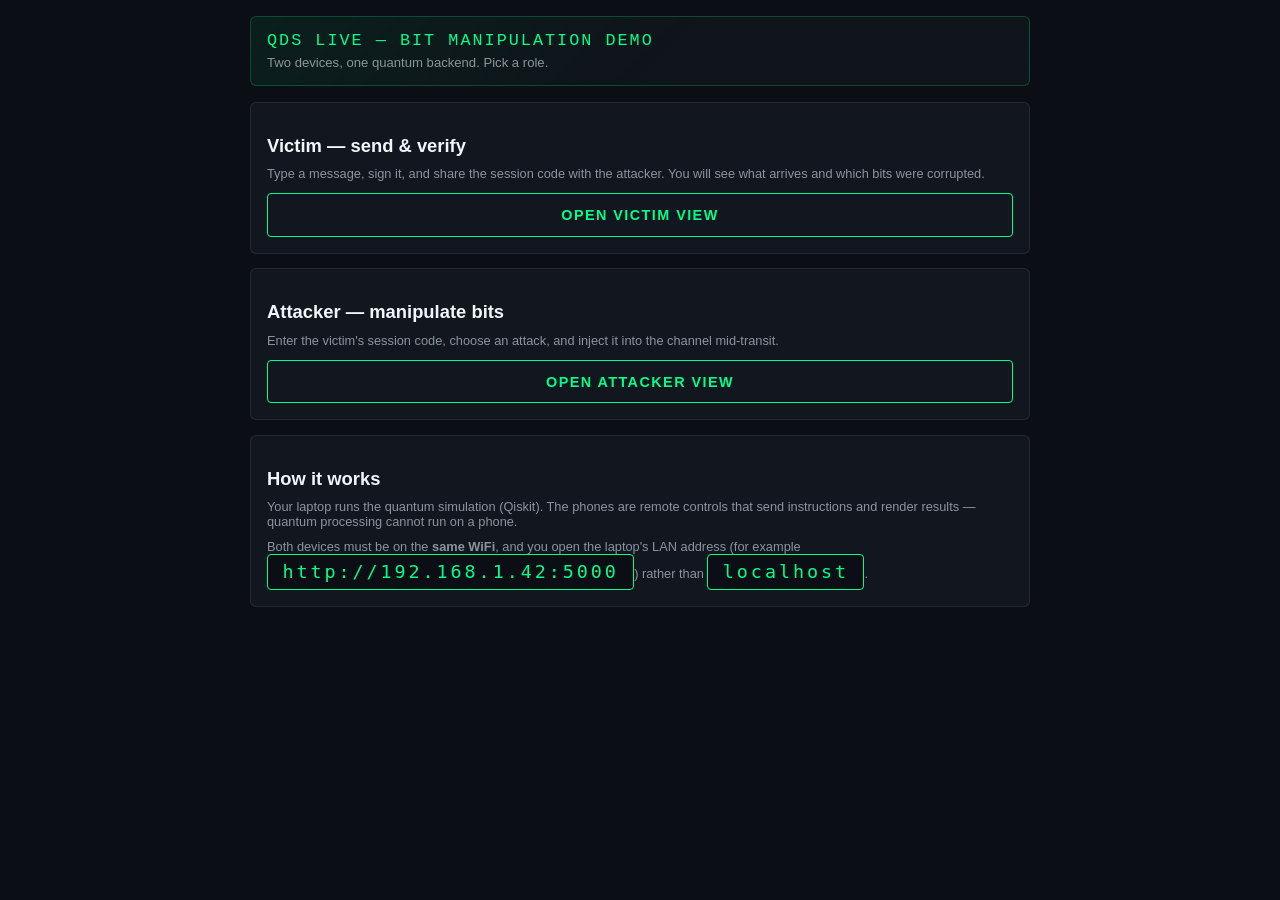
==== templates/index.html @ ad27a9b7 "QDS group-room demo: room transport, attack console, attack fixes Room architecture replaces the vic" ====
<!DOCTYPE html>
<html lang="en">
<head>
<meta charset="utf-8">
<meta name="viewport" content="width=device-width, initial-scale=1.0">
<title>QDS Phone Demo</title>
<link rel="stylesheet" href="/static/style.css">
</head>
<body>
<div class="wrap">
  <div class="banner">
    <div class="title">QDS LIVE — BIT MANIPULATION DEMO</div>
    <div class="sub">Two devices, one quantum backend. Pick a role.</div>
  </div>

  <div class="card">
    <h1>Victim — send &amp; verify</h1>
    <p class="note">Type a message, sign it, and share the session code with the
    attacker. You will see what arrives and which bits were corrupted.</p>
    <a href="/victim"><button class="ghost">OPEN VICTIM VIEW</button></a>
  </div>

  <div class="card">
    <h1>Attacker — manipulate bits</h1>
    <p class="note">Enter the victim's session code, choose an attack, and inject
    it into the channel mid-transit.</p>
    <a href="/attacker"><button class="ghost">OPEN ATTACKER VIEW</button></a>
  </div>

  <div class="card">
    <h1>How it works</h1>
    <p class="note">Your laptop runs the quantum simulation (Qiskit). The phones
    are remote controls that send instructions and render results — quantum
    processing cannot run on a phone.</p>
    <p class="note">Both devices must be on the <b>same WiFi</b>, and you open the
    laptop's LAN address (for example <span class="chip">http://192.168.1.42:5000</span>)
    rather than <span class="chip">localhost</span>.</p>
  </div>
</div>
</body>
</html>
---- static/style.css ----
:root {
  --bg: #0b0e14;
  --card: #12161e;
  --line: rgba(0,255,136,0.22);
  --green: #00ff88;
  --amber: #ffc400;
  --red: #ff2d55;
  --text: #c9d1d9;
  --muted: #8b949e;
}
* { box-sizing: border-box; margin: 0; padding: 0; }
body {
  background: var(--bg);
  color: var(--text);
  font-family: "Segoe UI", Roboto, Helvetica, Arial, sans-serif;
  padding: 1rem 0.85rem 3rem;
  -webkit-text-size-adjust: 100%;
}
.wrap { max-width: 780px; margin: 0 auto; }
.banner {
  border: 1px solid var(--line);
  background: linear-gradient(135deg, rgba(0,255,136,0.07), #10141b 55%);
  padding: 0.9rem 1rem; margin-bottom: 1rem; border-radius: 6px;
}
.title { font-family: Consolas, "Courier New", monospace; color: var(--green);
  font-size: 1.05rem; letter-spacing: 0.12em; }
.sub { color: var(--muted); font-size: 0.82rem; margin-top: 0.3rem; }
h1 { font-size: 1.15rem; margin: 1rem 0 0.6rem; color: #f0f6fc; }
.card {
  background: var(--card); border: 1px solid rgba(255,255,255,0.08);
  border-radius: 6px; padding: 1rem; margin-bottom: 0.9rem;
}
label { display: block; font-size: 0.72rem; letter-spacing: 0.14em;
  text-transform: uppercase; color: var(--muted); margin-bottom: 0.4rem; }
input, select, textarea {
  width: 100%; background: #0b0e14; border: 1px solid rgba(255,255,255,0.14);
  color: var(--text); padding: 0.7rem 0.75rem; border-radius: 4px;
  font-family: Consolas, "Courier New", monospace; font-size: 0.95rem;
}
button {
  width: 100%; margin-top: 0.75rem; padding: 0.8rem;
  background: linear-gradient(90deg, #00c46a, var(--green));
  color: #04110a; border: 0; border-radius: 4px; font-weight: 700;
  letter-spacing: 0.1em; cursor: pointer; font-size: 0.9rem;
}
button:hover { filter: brightness(1.08); }
button:disabled { opacity: 0.45; cursor: not-allowed; }
button.ghost {
  background: transparent; border: 1px solid var(--green); color: var(--green);
}
.msg { border: 1px solid rgba(255,255,255,0.08); border-radius: 5px;
  padding: 0.75rem 0.85rem; margin: 0.5rem 0; }
.msg-label { font-size: 0.66rem; letter-spacing: 0.16em; text-transform: uppercase;
  color: var(--muted); }
.msg-value { font-family: Consolas, "Courier New", monospace; font-size: 1.05rem;
  margin-top: 0.3rem; word-break: break-all; color: #e6edf3; }
.msg-value.good { color: var(--green); }
.msg-value.bad { color: var(--red); }
.chip { font-family: Consolas, monospace; background: #0b0e14;
  border: 1px solid var(--green); color: var(--green); padding: 0.4rem 0.9rem;
  border-radius: 4px; font-size: 1.15rem; letter-spacing: 0.16em;
  display: inline-block; }
.verdict { padding: 0.4rem 0.9rem; border-radius: 4px; font-family: Consolas, monospace;
  letter-spacing: 0.1em; display: inline-block; font-size: 0.9rem; }
.v-ok { background: rgba(0,255,136,0.15); color: var(--green); border: 1px solid var(--green); }
.v-suspect { background: rgba(255,196,0,0.15); color: var(--amber); border: 1px solid var(--amber); }
.v-bad { background: rgba(255,45,85,0.15); color: var(--red); border: 1px solid var(--red); }
.note { color: var(--muted); font-size: 0.8rem; margin-top: 0.6rem; }
.err { color: var(--red); font-size: 0.85rem; margin-top: 0.5rem; }
table { width: 100%; border-collapse: collapse; font-family: Consolas, monospace;
  font-size: 0.82rem; margin-top: 0.5rem; }
th, td { text-align: left; padding: 0.35rem 0.5rem; border-bottom: 1px solid rgba(255,255,255,0.07); }
th { color: var(--muted); font-weight: 400; font-size: 0.7rem; letter-spacing: 0.1em; }
tr.bad td { color: var(--red); }
.row { display: flex; gap: 0.6rem; align-items: center; flex-wrap: wrap; }
.row > * { flex: 1; }
.hint { font-size: 0.78rem; color: var(--muted); margin-top: 0.35rem; }
a { color: var(--green); }
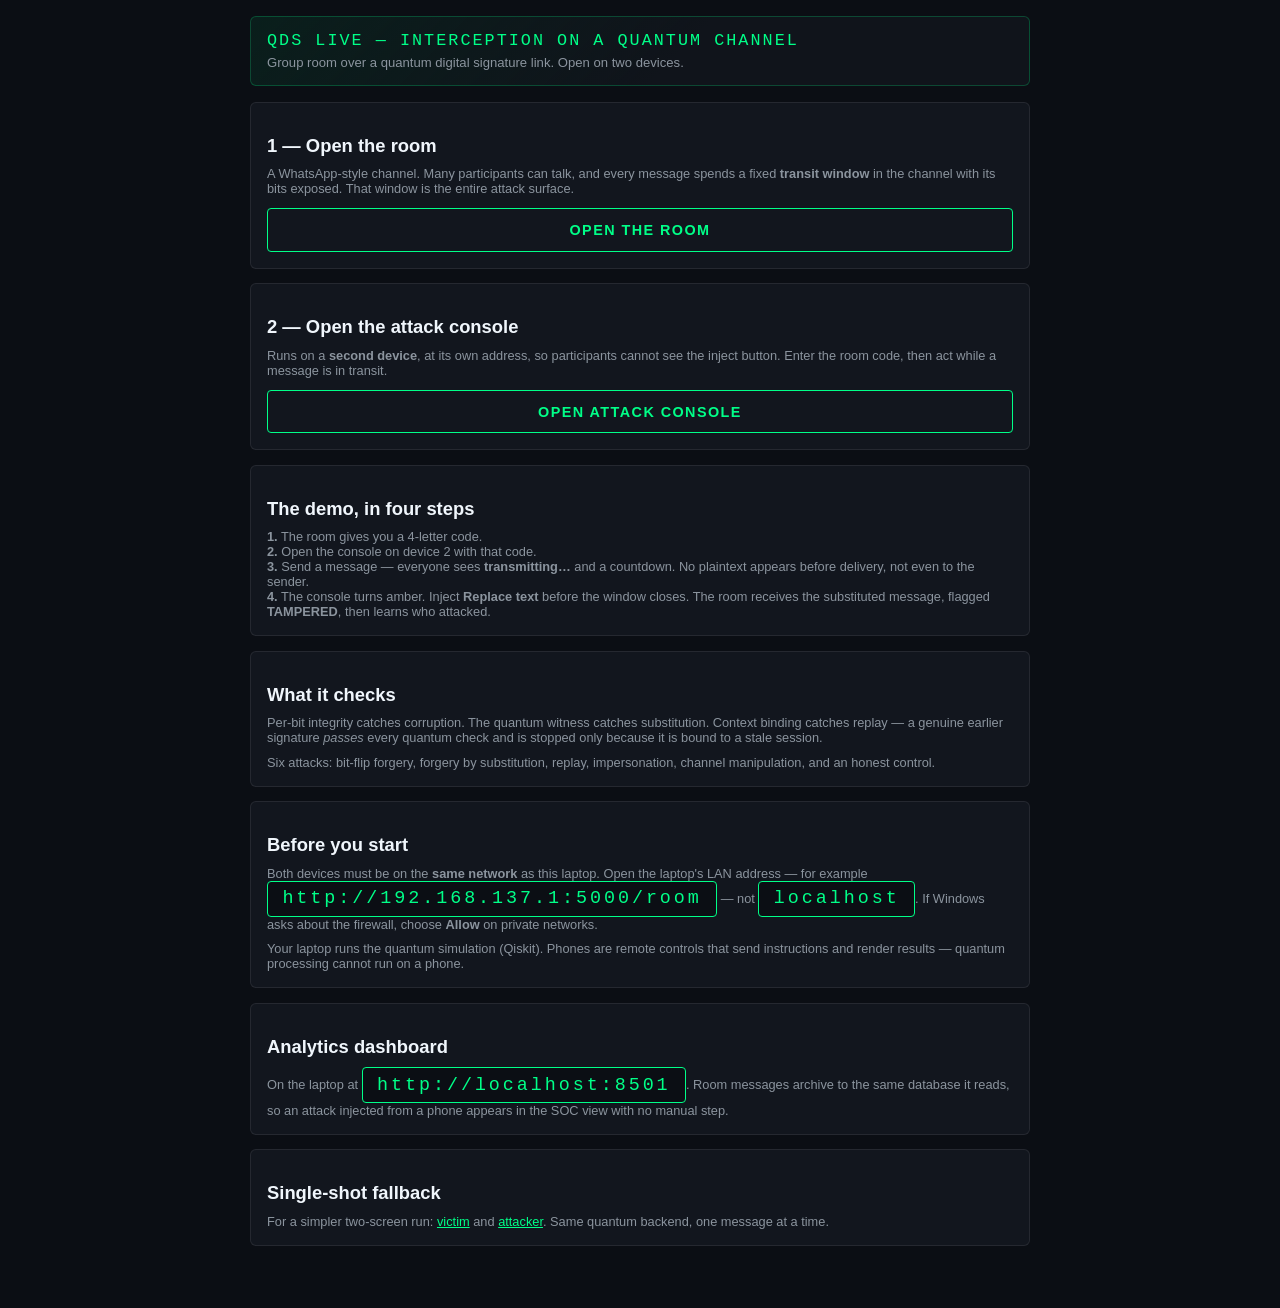
==== commit d6a97afb: "Room demo: group chat, attack console, exact substitution delivery Adds the live interception demo o" ====
--- a/templates/index.html
+++ b/templates/index.html
@@ -3,39 +3,79 @@
 <head>
 <meta charset="utf-8">
 <meta name="viewport" content="width=device-width, initial-scale=1.0">
-<title>QDS Phone Demo</title>
+<title>Quantum Digital Signature — Live Channel Demo</title>
 <link rel="stylesheet" href="/static/style.css">
 </head>
 <body>
 <div class="wrap">
   <div class="banner">
-    <div class="title">QDS LIVE — BIT MANIPULATION DEMO</div>
-    <div class="sub">Two devices, one quantum backend. Pick a role.</div>
+    <div class="title">QDS LIVE — INTERCEPTION ON A QUANTUM CHANNEL</div>
+    <div class="sub">Group room over a quantum digital signature link. Open on two devices.</div>
   </div>
 
   <div class="card">
-    <h1>Victim — send &amp; verify</h1>
-    <p class="note">Type a message, sign it, and share the session code with the
-    attacker. You will see what arrives and which bits were corrupted.</p>
-    <a href="/victim"><button class="ghost">OPEN VICTIM VIEW</button></a>
+    <h1>1 — Open the room</h1>
+    <p class="note">A WhatsApp-style channel. Many participants can talk, and every
+    message spends a fixed <b>transit window</b> in the channel with its bits
+    exposed. That window is the entire attack surface.</p>
+    <a href="/room"><button class="ghost">OPEN THE ROOM</button></a>
   </div>
 
   <div class="card">
-    <h1>Attacker — manipulate bits</h1>
-    <p class="note">Enter the victim's session code, choose an attack, and inject
-    it into the channel mid-transit.</p>
-    <a href="/attacker"><button class="ghost">OPEN ATTACKER VIEW</button></a>
+    <h1>2 — Open the attack console</h1>
+    <p class="note">Runs on a <b>second device</b>, at its own address, so participants
+    cannot see the inject button. Enter the room code, then act while a message
+    is in transit.</p>
+    <a href="/attack"><button class="ghost">OPEN ATTACK CONSOLE</button></a>
   </div>
 
   <div class="card">
-    <h1>How it works</h1>
-    <p class="note">Your laptop runs the quantum simulation (Qiskit). The phones
-    are remote controls that send instructions and render results — quantum
+    <h1>The demo, in four steps</h1>
+    <p class="note">
+      <b>1.</b> The room gives you a 4-letter code.<br>
+      <b>2.</b> Open the console on device 2 with that code.<br>
+      <b>3.</b> Send a message — everyone sees <b>transmitting…</b> and a countdown.
+      No plaintext appears before delivery, not even to the sender.<br>
+      <b>4.</b> The console turns amber. Inject <b>Replace text</b> before the
+      window closes. The room receives the substituted message, flagged
+      <b>TAMPERED</b>, then learns who attacked.
+    </p>
+  </div>
+
+  <div class="card">
+    <h1>What it checks</h1>
+    <p class="note">Per-bit integrity catches corruption. The quantum witness catches
+    substitution. Context binding catches replay — a genuine earlier signature
+    <i>passes</i> every quantum check and is stopped only because it is bound to a
+    stale session.</p>
+    <p class="note">Six attacks: bit-flip forgery, forgery by substitution, replay,
+    impersonation, channel manipulation, and an honest control.</p>
+  </div>
+
+  <div class="card">
+    <h1>Before you start</h1>
+    <p class="note">Both devices must be on the <b>same network</b> as this laptop.
+    Open the laptop's LAN address — for example
+    <span class="chip">http://192.168.137.1:5000/room</span> — not
+    <span class="chip">localhost</span>. If Windows asks about the firewall,
+    choose <b>Allow</b> on private networks.</p>
+    <p class="note">Your laptop runs the quantum simulation (Qiskit). Phones are
+    remote controls that send instructions and render results — quantum
     processing cannot run on a phone.</p>
-    <p class="note">Both devices must be on the <b>same WiFi</b>, and you open the
-    laptop's LAN address (for example <span class="chip">http://192.168.1.42:5000</span>)
-    rather than <span class="chip">localhost</span>.</p>
+  </div>
+
+  <div class="card">
+    <h1>Analytics dashboard</h1>
+    <p class="note">On the laptop at <span class="chip">http://localhost:8501</span>.
+    Room messages archive to the same database it reads, so an attack injected
+    from a phone appears in the SOC view with no manual step.</p>
+  </div>
+
+  <div class="card">
+    <h1>Single-shot fallback</h1>
+    <p class="note">For a simpler two-screen run: <a href="/victim">victim</a> and
+    <a href="/attacker">attacker</a>. Same quantum backend, one message at a time.</p>
   </div>
 </div>
 </body>
-</html>+</html>
